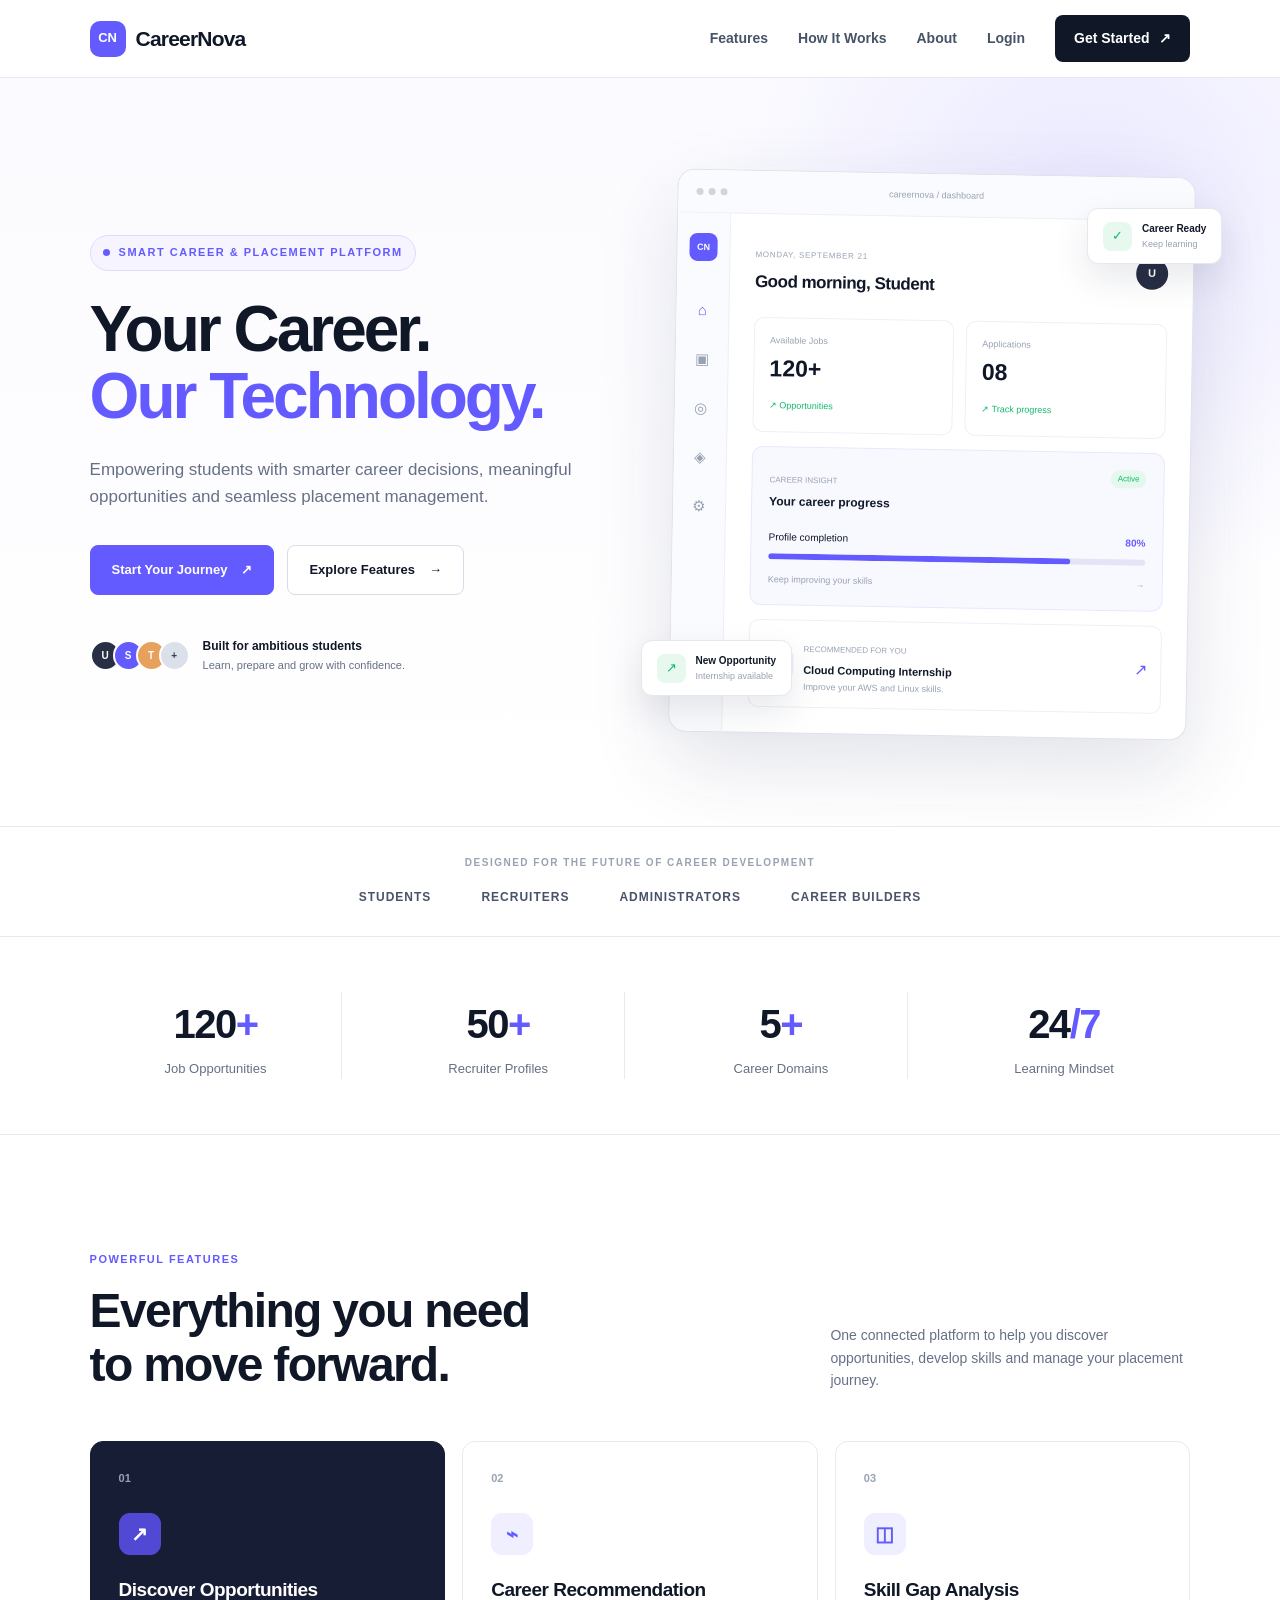
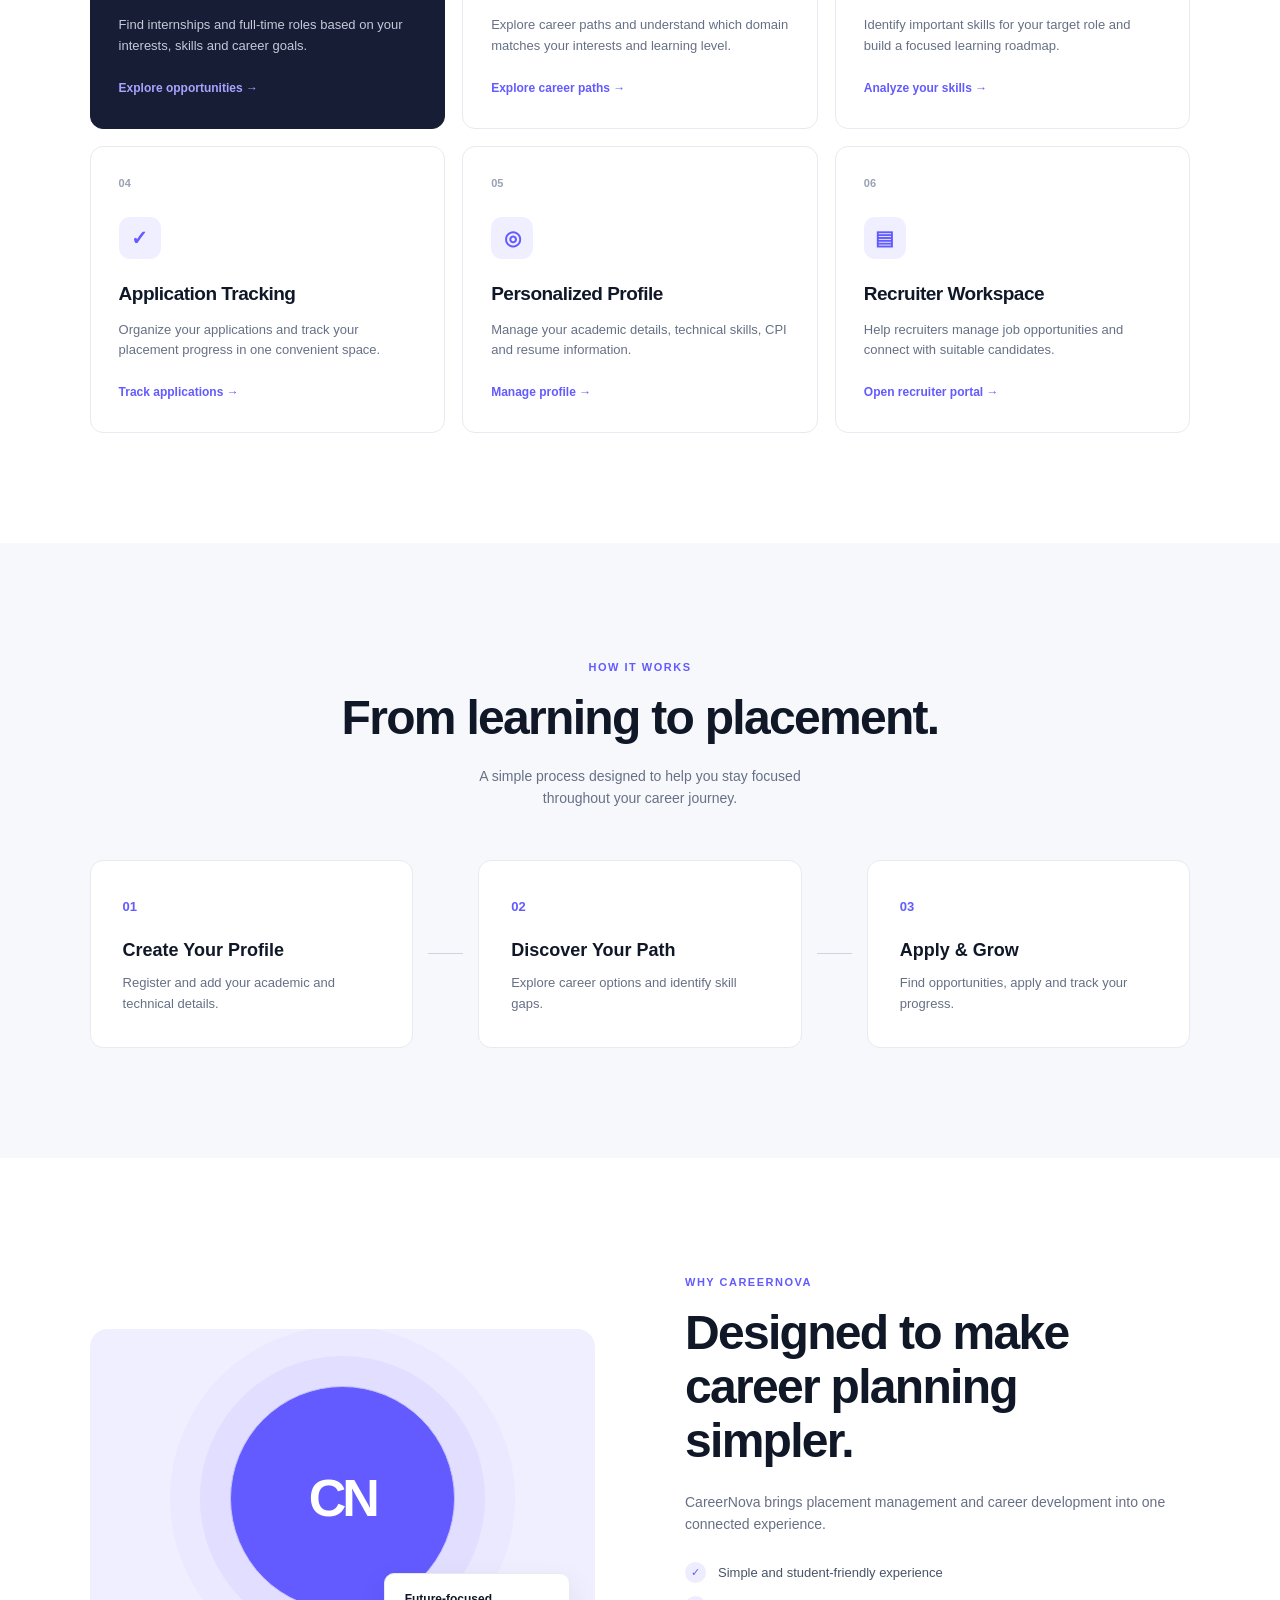
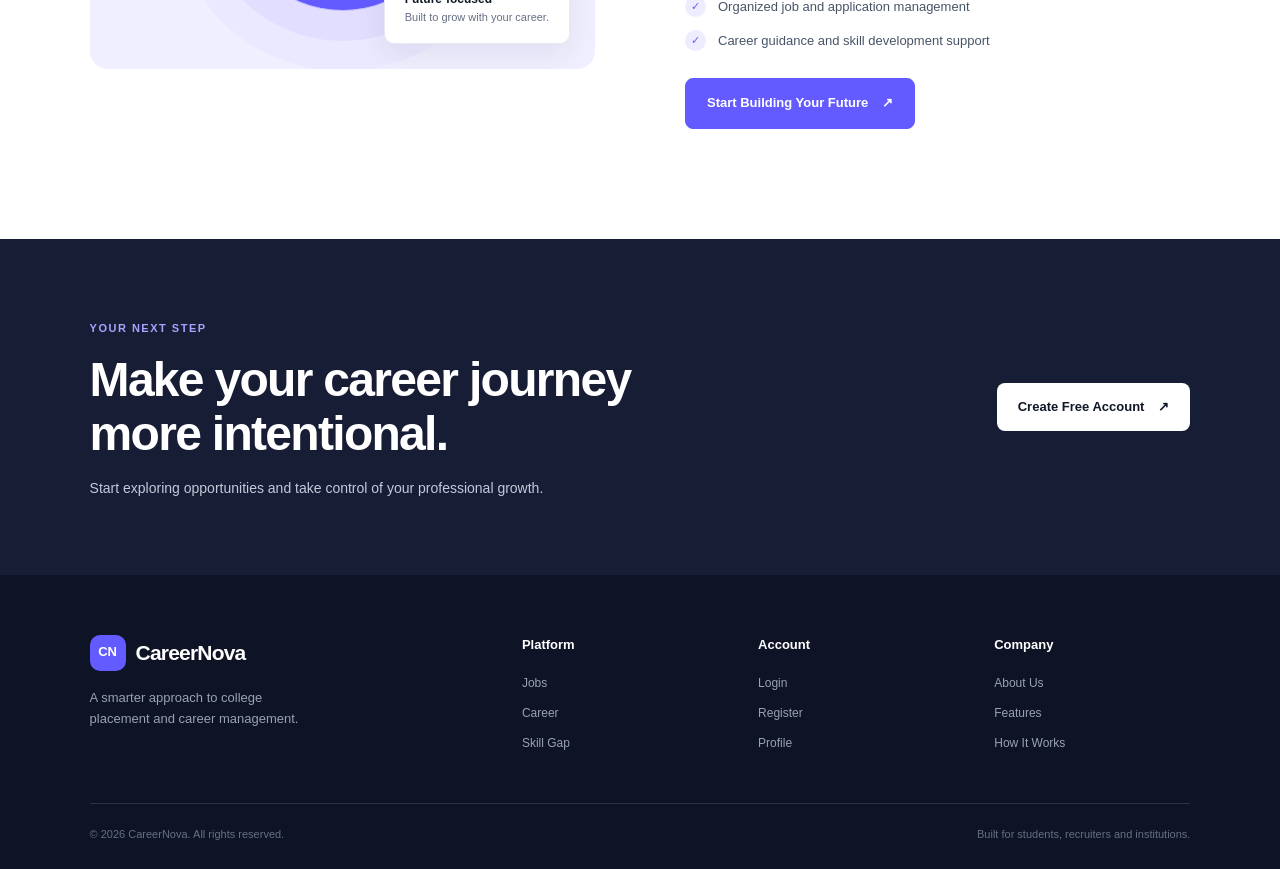
==== index.html @ 07f44eac "Add authentication pages" ====
<!DOCTYPE html>
<html lang="en">
<head>
    <meta charset="UTF-8">
    <meta name="viewport" content="width=device-width, initial-scale=1.0">
    <title>CareerNova | Smart Placement Platform</title>
    <link rel="stylesheet" href="style.css">
</head>
<body>

    <nav class="navbar">
        <a href="index.html" class="logo">
            <span>CN</span>
            CareerNova
        </a>

        <div class="nav-links">
            <a href="#features">Features</a>
            <a href="#process">How It Works</a>
            <a href="#about">About</a>
            <a href="login.html">Login</a>
            <a href="register.html" class="nav-cta">
                Get Started <span>↗</span>
            </a>
        </div>
    </nav>

    <main>

        <section class="hero">
            <div class="hero-content">
                <div class="eyebrow">
                    <span class="eyebrow-dot"></span>
                    Smart Career & Placement Platform
                </div>

                <h1>
                    Your Career.
                    <br>
                    <span>Our Technology.</span>
                </h1>

                <p>
                    Empowering students with smarter career decisions,
                    meaningful opportunities and seamless placement management.
                </p>

                <div class="hero-actions">
                    <a href="register.html" class="btn primary-btn">
                        Start Your Journey <span>↗</span>
                    </a>

                    <a href="#features" class="btn outline-btn">
                        Explore Features <span>→</span>
                    </a>
                </div>

                <div class="hero-trust">
                    <div class="avatar-stack">
                        <span>U</span>
                        <span>S</span>
                        <span>T</span>
                        <span>+</span>
                    </div>

                    <div>
                        <strong>Built for ambitious students</strong>
                        <p>Learn, prepare and grow with confidence.</p>
                    </div>
                </div>
            </div>

            <div class="hero-dashboard">
                <div class="dashboard-window">
                    <div class="window-top">
                        <div class="window-dots">
                            <span></span>
                            <span></span>
                            <span></span>
                        </div>

                        <p>careernova / dashboard</p>
                    </div>

                    <div class="dashboard-body">
                        <div class="dashboard-sidebar">
                            <div class="mini-brand">CN</div>
                            <span class="active-icon">⌂</span>
                            <span>▣</span>
                            <span>◎</span>
                            <span>◈</span>
                            <span>⚙</span>
                        </div>

                        <div class="dashboard-main">
                            <div class="dashboard-heading">
                                <div>
                                    <small>MONDAY, SEPTEMBER 21</small>
                                    <h3>Good morning, Student</h3>
                                </div>

                                <div class="profile-circle">U</div>
                            </div>

                            <div class="mini-stats">
                                <div>
                                    <small>Available Jobs</small>
                                    <strong>120+</strong>
                                    <span>↗ Opportunities</span>
                                </div>

                                <div>
                                    <small>Applications</small>
                                    <strong>08</strong>
                                    <span>↗ Track progress</span>
                                </div>
                            </div>

                            <div class="career-widget">
                                <div class="widget-heading">
                                    <div>
                                        <small>CAREER INSIGHT</small>
                                        <h4>Your career progress</h4>
                                    </div>

                                    <span class="widget-badge">Active</span>
                                </div>

                                <div class="progress-info">
                                    <span>Profile completion</span>
                                    <strong>80%</strong>
                                </div>

                                <div class="progress-track">
                                    <div></div>
                                </div>

                                <div class="widget-bottom">
                                    <span>Keep improving your skills</span>
                                    <span>→</span>
                                </div>
                            </div>

                            <div class="recommendation">
                                <div class="recommendation-icon">✦</div>

                                <div>
                                    <small>RECOMMENDED FOR YOU</small>
                                    <h4>Cloud Computing Internship</h4>
                                    <p>Improve your AWS and Linux skills.</p>
                                </div>

                                <span>↗</span>
                            </div>
                        </div>
                    </div>
                </div>

                <div class="floating-card floating-top">
                    <span>✓</span>
                    <div>
                        <strong>Career Ready</strong>
                        <small>Keep learning</small>
                    </div>
                </div>

                <div class="floating-card floating-bottom">
                    <span>↗</span>
                    <div>
                        <strong>New Opportunity</strong>
                        <small>Internship available</small>
                    </div>
                </div>
            </div>
        </section>

        <section class="brand-strip">
            <p>DESIGNED FOR THE FUTURE OF CAREER DEVELOPMENT</p>

            <div class="brand-items">
                <span>STUDENTS</span>
                <span>RECRUITERS</span>
                <span>ADMINISTRATORS</span>
                <span>CAREER BUILDERS</span>
            </div>
        </section>

        <section class="stats-section">
            <div class="stat-item">
                <h2>120<span>+</span></h2>
                <p>Job Opportunities</p>
            </div>

            <div class="stat-item">
                <h2>50<span>+</span></h2>
                <p>Recruiter Profiles</p>
            </div>

            <div class="stat-item">
                <h2>5<span>+</span></h2>
                <p>Career Domains</p>
            </div>

            <div class="stat-item">
                <h2>24<span>/7</span></h2>
                <p>Learning Mindset</p>
            </div>
        </section>

        <section class="features-section" id="features">
            <div class="section-header">
                <div>
                    <span class="section-tag">POWERFUL FEATURES</span>
                    <h2>Everything you need<br>to move forward.</h2>
                </div>

                <p>
                    One connected platform to help you discover opportunities,
                    develop skills and manage your placement journey.
                </p>
            </div>

            <div class="features-grid">

                <article class="feature-card featured-card">
                    <div class="card-number">01</div>
                    <div class="feature-symbol">↗</div>
                    <h3>Discover Opportunities</h3>
                    <p>
                        Find internships and full-time roles based on your
                        interests, skills and career goals.
                    </p>
                    <a href="jobs.html">Explore opportunities →</a>
                </article>

                <article class="feature-card">
                    <div class="card-number">02</div>
                    <div class="feature-symbol">⌁</div>
                    <h3>Career Recommendation</h3>
                    <p>
                        Explore career paths and understand which domain
                        matches your interests and learning level.
                    </p>
                    <a href="career.html">Explore career paths →</a>
                </article>

                <article class="feature-card">
                    <div class="card-number">03</div>
                    <div class="feature-symbol">◫</div>
                    <h3>Skill Gap Analysis</h3>
                    <p>
                        Identify important skills for your target role and
                        build a focused learning roadmap.
                    </p>
                    <a href="skillgap.html">Analyze your skills →</a>
                </article>

                <article class="feature-card">
                    <div class="card-number">04</div>
                    <div class="feature-symbol">✓</div>
                    <h3>Application Tracking</h3>
                    <p>
                        Organize your applications and track your placement
                        progress in one convenient space.
                    </p>
                    <a href="applications.html">Track applications →</a>
                </article>

                <article class="feature-card">
                    <div class="card-number">05</div>
                    <div class="feature-symbol">◎</div>
                    <h3>Personalized Profile</h3>
                    <p>
                        Manage your academic details, technical skills,
                        CPI and resume information.
                    </p>
                    <a href="profile.html">Manage profile →</a>
                </article>

                <article class="feature-card">
                    <div class="card-number">06</div>
                    <div class="feature-symbol">▤</div>
                    <h3>Recruiter Workspace</h3>
                    <p>
                        Help recruiters manage job opportunities and
                        connect with suitable candidates.
                    </p>
                    <a href="recruiter.html">Open recruiter portal →</a>
                </article>

            </div>
        </section>

        <section class="process-section" id="process">
            <div class="section-header centered-header">
                <span class="section-tag">HOW IT WORKS</span>
                <h2>From learning to placement.</h2>
                <p>
                    A simple process designed to help you stay focused
                    throughout your career journey.
                </p>
            </div>

            <div class="process-grid">
                <div class="process-item">
                    <span>01</span>
                    <h3>Create Your Profile</h3>
                    <p>Register and add your academic and technical details.</p>
                </div>

                <div class="process-line"></div>

                <div class="process-item">
                    <span>02</span>
                    <h3>Discover Your Path</h3>
                    <p>Explore career options and identify skill gaps.</p>
                </div>

                <div class="process-line"></div>

                <div class="process-item">
                    <span>03</span>
                    <h3>Apply & Grow</h3>
                    <p>Find opportunities, apply and track your progress.</p>
                </div>
            </div>
        </section>

        <section class="about-section" id="about">
            <div class="about-visual">
                <div class="about-circle">
                    <span>CN</span>
                </div>

                <div class="about-small-card">
                    <strong>Future-focused</strong>
                    <p>Built to grow with your career.</p>
                </div>
            </div>

            <div class="about-content">
                <span class="section-tag">WHY CAREERNOVA</span>

                <h2>Designed to make career planning simpler.</h2>

                <p>
                    CareerNova brings placement management and career
                    development into one connected experience.
                </p>

                <div class="about-points">
                    <div>
                        <span>✓</span>
                        <p>Simple and student-friendly experience</p>
                    </div>

                    <div>
                        <span>✓</span>
                        <p>Organized job and application management</p>
                    </div>

                    <div>
                        <span>✓</span>
                        <p>Career guidance and skill development support</p>
                    </div>
                </div>

                <a href="register.html" class="btn primary-btn">
                    Start Building Your Future <span>↗</span>
                </a>
            </div>
        </section>

        <section class="cta-section">
            <div>
                <span class="section-tag">YOUR NEXT STEP</span>
                <h2>Make your career journey<br>more intentional.</h2>
                <p>
                    Start exploring opportunities and take control of your
                    professional growth.
                </p>
            </div>

            <a href="register.html" class="btn light-btn">
                Create Free Account <span>↗</span>
            </a>
        </section>

    </main>

    <footer>
        <div class="footer-main">
            <div class="footer-brand">
                <a href="index.html" class="logo">
                    <span>CN</span>
                    CareerNova
                </a>

                <p>
                    A smarter approach to college placement
                    and career management.
                </p>
            </div>

            <div class="footer-column">
                <h4>Platform</h4>
                <a href="jobs.html">Jobs</a>
                <a href="career.html">Career</a>
                <a href="skillgap.html">Skill Gap</a>
            </div>

            <div class="footer-column">
                <h4>Account</h4>
                <a href="login.html">Login</a>
                <a href="register.html">Register</a>
                <a href="profile.html">Profile</a>
            </div>

            <div class="footer-column">
                <h4>Company</h4>
                <a href="#about">About Us</a>
                <a href="#features">Features</a>
                <a href="#process">How It Works</a>
            </div>
        </div>

        <div class="footer-bottom">
            <p>© 2026 CareerNova. All rights reserved.</p>
            <p>Built for students, recruiters and institutions.</p>
        </div>
    </footer>

    <script src="script.js"></script>
</body>
</html>
---- style.css ----
:root {
    --primary: #635bff;
    --primary-dark: #4b44d8;
    --dark: #101828;
    --muted: #667085;
    --border: #e7eaf0;
    --surface: #f7f8fc;
    --white: #ffffff;
}

* {
    margin: 0;
    padding: 0;
    box-sizing: border-box;
}

html {
    scroll-behavior: smooth;
}

body {
    font-family: Arial, Helvetica, sans-serif;
    color: var(--dark);
    background: var(--white);
    line-height: 1.6;
}

a {
    color: inherit;
    text-decoration: none;
}

.navbar {
    width: 100%;
    min-height: 78px;
    padding: 0 7%;
    display: flex;
    align-items: center;
    justify-content: space-between;
    background: rgba(255, 255, 255, 0.96);
    border-bottom: 1px solid var(--border);
    position: sticky;
    top: 0;
    z-index: 100;
}

.logo {
    display: flex;
    align-items: center;
    gap: 10px;
    font-size: 21px;
    font-weight: 800;
    letter-spacing: -0.8px;
}

.logo span {
    width: 36px;
    height: 36px;
    display: grid;
    place-items: center;
    border-radius: 10px;
    color: white;
    background: var(--primary);
    font-size: 13px;
    letter-spacing: 0;
}

.nav-links {
    display: flex;
    align-items: center;
    gap: 30px;
}

.nav-links a {
    font-size: 14px;
    font-weight: 600;
    color: #475467;
    transition: 0.3s;
}

.nav-links a:hover {
    color: var(--primary);
}

.nav-links .nav-cta {
    padding: 12px 19px;
    color: white;
    background: var(--dark);
    border-radius: 8px;
}

.nav-cta span {
    margin-left: 6px;
}

.hero {
    min-height: 650px;
    padding: 95px 7% 90px;
    display: grid;
    grid-template-columns: 1fr 1fr;
    align-items: center;
    gap: 65px;
    background:
        radial-gradient(circle at 85% 20%, #e9e7ff 0, transparent 30%),
        linear-gradient(180deg, #fbfbff, #ffffff);
    overflow: hidden;
}

.hero-content {
    max-width: 590px;
}

.eyebrow,
.section-tag {
    color: var(--primary);
    font-size: 11px;
    font-weight: 800;
    letter-spacing: 1.5px;
    text-transform: uppercase;
}

.eyebrow {
    display: inline-flex;
    align-items: center;
    gap: 9px;
    padding: 8px 12px;
    border: 1px solid #dedbff;
    border-radius: 100px;
    background: #f5f4ff;
}

.eyebrow-dot {
    width: 7px;
    height: 7px;
    background: #635bff;
    border-radius: 50%;
}

.hero h1 {
    margin-top: 25px;
    font-size: clamp(42px, 5vw, 70px);
    line-height: 1.06;
    letter-spacing: -3px;
    font-weight: 800;
}

.hero h1 span {
    color: var(--primary);
}

.hero-content > p {
    max-width: 500px;
    margin-top: 25px;
    color: var(--muted);
    font-size: 17px;
}

.hero-actions {
    display: flex;
    flex-wrap: wrap;
    gap: 13px;
    margin-top: 34px;
}

.btn {
    display: inline-flex;
    align-items: center;
    justify-content: center;
    gap: 14px;
    padding: 14px 21px;
    border-radius: 8px;
    font-size: 13px;
    font-weight: 700;
    transition: 0.3s;
}

.primary-btn {
    color: white;
    background: var(--primary);
    border: 1px solid var(--primary);
}

.primary-btn:hover {
    background: var(--primary-dark);
    transform: translateY(-2px);
}

.outline-btn {
    color: var(--dark);
    border: 1px solid #d8dce5;
    background: white;
}

.outline-btn:hover {
    border-color: var(--primary);
    color: var(--primary);
}

.hero-trust {
    display: flex;
    align-items: center;
    gap: 13px;
    margin-top: 42px;
}

.avatar-stack {
    display: flex;
    padding-left: 8px;
}

.avatar-stack span {
    width: 31px;
    height: 31px;
    display: grid;
    place-items: center;
    margin-left: -8px;
    border: 2px solid white;
    border-radius: 50%;
    color: white;
    background: #292f45;
    font-size: 10px;
    font-weight: 700;
}

.avatar-stack span:nth-child(2) {
    background: #635bff;
}

.avatar-stack span:nth-child(3) {
    background: #e8a05d;
}

.avatar-stack span:nth-child(4) {
    background: #dce0ea;
    color: #344054;
}

.hero-trust strong {
    display: block;
    font-size: 12px;
}

.hero-trust p {
    color: var(--muted);
    font-size: 11px;
}

.hero-dashboard {
    position: relative;
    min-width: 0;
}

.dashboard-window {
    position: relative;
    border: 1px solid #dfe2ed;
    border-radius: 17px;
    background: white;
    box-shadow: 0 30px 80px rgba(42, 43, 89, 0.13);
    overflow: hidden;
    transform: rotate(1deg);
}

.window-top {
    display: flex;
    align-items: center;
    justify-content: center;
    height: 43px;
    border-bottom: 1px solid #edf0f5;
    background: #fafbfe;
}

.window-top p {
    font-size: 9px;
    color: #98a2b3;
}

.window-dots {
    position: absolute;
    left: 18px;
    display: flex;
    gap: 5px;
}

.window-dots span {
    width: 7px;
    height: 7px;
    border-radius: 50%;
    background: #d0d5dd;
}

.dashboard-body {
    display: flex;
    min-height: 385px;
}

.dashboard-sidebar {
    width: 53px;
    padding: 20px 0;
    display: flex;
    align-items: center;
    flex-direction: column;
    gap: 25px;
    color: #98a2b3;
    background: #fafbfe;
    border-right: 1px solid #edf0f5;
    font-size: 15px;
}

.mini-brand {
    width: 28px;
    height: 28px;
    display: grid;
    place-items: center;
    margin-bottom: 12px;
    border-radius: 8px;
    color: white;
    background: var(--primary);
    font-size: 9px;
    font-weight: 800;
}

.active-icon {
    color: var(--primary);
}

.dashboard-main {
    flex: 1;
    min-width: 0;
    padding: 25px;
}

.dashboard-heading {
    display: flex;
    justify-content: space-between;
    align-items: center;
}

.dashboard-heading small {
    color: #98a2b3;
    font-size: 8px;
    letter-spacing: 0.7px;
}

.dashboard-heading h3 {
    margin-top: 3px;
    font-size: 17px;
    letter-spacing: -0.5px;
}

.profile-circle {
    width: 32px;
    height: 32px;
    display: grid;
    place-items: center;
    border-radius: 50%;
    color: white;
    background: #272d42;
    font-size: 11px;
    font-weight: 700;
}

.mini-stats {
    display: grid;
    grid-template-columns: 1fr 1fr;
    gap: 12px;
    margin-top: 22px;
}

.mini-stats > div {
    padding: 15px;
    border: 1px solid #edf0f5;
    border-radius: 10px;
}

.mini-stats small {
    display: block;
    color: #98a2b3;
    font-size: 9px;
}

.mini-stats strong {
    display: block;
    margin: 3px 0;
    font-size: 23px;
}

.mini-stats span {
    color: #12b76a;
    font-size: 9px;
}

.career-widget {
    margin-top: 14px;
    padding: 17px;
    border-radius: 11px;
    background: #f8f8ff;
    border: 1px solid #e9e7ff;
}

.widget-heading {
    display: flex;
    justify-content: space-between;
    gap: 10px;
}

.widget-heading small,
.recommendation small {
    color: #98a2b3;
    font-size: 8px;
}

.widget-heading h4 {
    margin-top: 3px;
    font-size: 12px;
}

.widget-badge {
    height: fit-content;
    padding: 3px 7px;
    border-radius: 20px;
    color: #12b76a;
    background: #e5f8ed;
    font-size: 8px;
}

.progress-info {
    display: flex;
    justify-content: space-between;
    margin-top: 18px;
    font-size: 10px;
}

.progress-info strong {
    color: var(--primary);
}

.progress-track {
    height: 6px;
    margin-top: 8px;
    border-radius: 10px;
    background: #e4e4f5;
    overflow: hidden;
}

.progress-track div {
    width: 80%;
    height: 100%;
    border-radius: inherit;
    background: var(--primary);
}

.widget-bottom {
    display: flex;
    justify-content: space-between;
    margin-top: 13px;
    color: #98a2b3;
    font-size: 9px;
}

.recommendation {
    display: flex;
    align-items: center;
    gap: 10px;
    margin-top: 14px;
    padding: 13px;
    border: 1px solid #edf0f5;
    border-radius: 10px;
}

.recommendation-icon {
    width: 31px;
    height: 31px;
    display: grid;
    place-items: center;
    border-radius: 8px;
    color: var(--primary);
    background: #eeedff;
}

.recommendation h4 {
    margin-top: 3px;
    font-size: 11px;
}

.recommendation p {
    color: #98a2b3;
    font-size: 9px;
}

.recommendation > span {
    margin-left: auto;
    color: var(--primary);
}

.floating-card {
    position: absolute;
    display: flex;
    align-items: center;
    gap: 10px;
    padding: 12px 15px;
    border: 1px solid #e6e8f0;
    border-radius: 11px;
    background: white;
    box-shadow: 0 15px 35px rgba(31, 35, 69, 0.1);
}

.floating-card > span {
    width: 29px;
    height: 29px;
    display: grid;
    place-items: center;
    border-radius: 8px;
    color: #12b76a;
    background: #e7f8ee;
    font-size: 13px;
}

.floating-card strong,
.floating-card small {
    display: block;
}

.floating-card strong {
    font-size: 10px;
}

.floating-card small {
    color: #98a2b3;
    font-size: 9px;
}

.floating-top {
    top: 35px;
    right: -32px;
}

.floating-bottom {
    bottom: 40px;
    left: -32px;
}

.brand-strip {
    padding: 28px 7%;
    border-top: 1px solid var(--border);
    border-bottom: 1px solid var(--border);
    text-align: center;
}

.brand-strip p {
    color: #98a2b3;
    font-size: 10px;
    font-weight: 700;
    letter-spacing: 1.5px;
}

.brand-items {
    display: flex;
    justify-content: center;
    flex-wrap: wrap;
    gap: 50px;
    margin-top: 17px;
    color: #475467;
    font-size: 12px;
    font-weight: 800;
    letter-spacing: 1px;
}

.stats-section {
    display: grid;
    grid-template-columns: repeat(4, 1fr);
    padding: 55px 7%;
    gap: 30px;
    border-bottom: 1px solid var(--border);
}

.stat-item {
    text-align: center;
    border-right: 1px solid var(--border);
}

.stat-item:last-child {
    border-right: 0;
}

.stat-item h2 {
    font-size: 40px;
    letter-spacing: -1.5px;
}

.stat-item h2 span {
    color: var(--primary);
}

.stat-item p {
    margin-top: 3px;
    color: var(--muted);
    font-size: 13px;
}

.features-section,
.process-section {
    padding: 110px 7%;
}

.section-header {
    display: flex;
    align-items: end;
    justify-content: space-between;
    gap: 40px;
    margin-bottom: 50px;
}

.section-header h2,
.about-content h2,
.cta-section h2 {
    margin-top: 13px;
    font-size: clamp(32px, 4vw, 48px);
    line-height: 1.12;
    letter-spacing: -1.7px;
}

.section-header > p {
    max-width: 360px;
    color: var(--muted);
    font-size: 14px;
}

.features-grid {
    display: grid;
    grid-template-columns: repeat(3, 1fr);
    gap: 17px;
}

.feature-card {
    position: relative;
    min-height: 285px;
    padding: 28px;
    border: 1px solid var(--border);
    border-radius: 13px;
    background: white;
    transition: 0.3s;
}

.feature-card:hover {
    transform: translateY(-6px);
    border-color: #c8c4ff;
    box-shadow: 0 18px 45px rgba(40, 43, 85, 0.08);
}

.featured-card {
    background: #171d35;
    color: white;
    border-color: #171d35;
}

.card-number {
    color: #98a2b3;
    font-size: 11px;
    font-weight: 700;
}

.feature-symbol {
    width: 42px;
    height: 42px;
    display: grid;
    place-items: center;
    margin-top: 25px;
    border-radius: 11px;
    color: var(--primary);
    background: #f0efff;
    font-size: 20px;
    font-weight: 700;
}

.featured-card .feature-symbol {
    color: white;
    background: #5149d4;
}

.feature-card h3 {
    margin-top: 20px;
    font-size: 19px;
    letter-spacing: -0.5px;
}

.feature-card p {
    margin-top: 10px;
    color: var(--muted);
    font-size: 13px;
}

.featured-card p {
    color: #c5c9da;
}

.feature-card a {
    display: inline-block;
    margin-top: 22px;
    color: var(--primary);
    font-size: 12px;
    font-weight: 700;
}

.featured-card a {
    color: #a8a3ff;
}

.process-section {
    background: var(--surface);
}

.centered-header {
    display: block;
    text-align: center;
}

.centered-header > p {
    margin: 20px auto 0;
}

.process-grid {
    display: grid;
    grid-template-columns: 1fr 35px 1fr 35px 1fr;
    align-items: center;
    gap: 15px;
}

.process-item {
    padding: 32px;
    border: 1px solid var(--border);
    border-radius: 13px;
    background: white;
}

.process-item > span {
    color: var(--primary);
    font-size: 13px;
    font-weight: 800;
}

.process-item h3 {
    margin-top: 18px;
    font-size: 18px;
}

.process-item p {
    margin-top: 8px;
    color: var(--muted);
    font-size: 13px;
}

.process-line {
    height: 1px;
    background: #cfd3df;
}

.about-section {
    display: grid;
    grid-template-columns: 1fr 1fr;
    align-items: center;
    gap: 90px;
    padding: 110px 7%;
}

.about-visual {
    position: relative;
    min-height: 340px;
    display: grid;
    place-items: center;
    border-radius: 18px;
    background: #f0efff;
    overflow: hidden;
}

.about-circle {
    width: 225px;
    height: 225px;
    display: grid;
    place-items: center;
    border: 1px solid #c4c0ff;
    border-radius: 50%;
    background: var(--primary);
    box-shadow: 0 0 0 30px rgba(99, 91, 255, 0.08), 0 0 0 60px rgba(99, 91, 255, 0.04);
}

.about-circle span {
    color: white;
    font-size: 52px;
    font-weight: 800;
    letter-spacing: -4px;
}

.about-small-card {
    position: absolute;
    right: 25px;
    bottom: 25px;
    padding: 16px 20px;
    border: 1px solid var(--border);
    border-radius: 10px;
    background: white;
    box-shadow: 0 10px 30px rgba(31, 35, 69, 0.08);
}

.about-small-card strong {
    display: block;
    font-size: 12px;
}

.about-small-card p {
    color: var(--muted);
    font-size: 11px;
}

.about-content > p {
    margin-top: 23px;
    color: var(--muted);
    font-size: 14px;
}

.about-points {
    margin: 27px 0;
}

.about-points div {
    display: flex;
    align-items: center;
    gap: 12px;
    margin-bottom: 13px;
}

.about-points span {
    width: 21px;
    height: 21px;
    display: grid;
    place-items: center;
    border-radius: 50%;
    color: var(--primary);
    background: #eeedff;
    font-size: 11px;
}

.about-points p {
    color: #475467;
    font-size: 13px;
}

.cta-section {
    display: flex;
    justify-content: space-between;
    align-items: center;
    gap: 35px;
    padding: 75px 7%;
    color: white;
    background: #171d35;
}

.cta-section h2 {
    font-size: clamp(30px, 4vw, 48px);
}

.cta-section .section-tag {
    color: #a8a3ff;
}

.cta-section p {
    max-width: 480px;
    margin-top: 17px;
    color: #c5c9da;
    font-size: 14px;
}

.light-btn {
    flex-shrink: 0;
    color: var(--dark);
    background: white;
}

.light-btn:hover {
    background: #eae8ff;
    transform: translateY(-2px);
}

footer {
    padding: 60px 7% 25px;
    background: #0e1326;
    color: white;
}

.footer-main {
    display: grid;
    grid-template-columns: 2fr 1fr 1fr 1fr;
    gap: 40px;
    padding-bottom: 50px;
}

.footer-brand p {
    max-width: 230px;
    margin-top: 17px;
    color: #98a2b3;
    font-size: 13px;
}

.footer-column {
    display: flex;
    flex-direction: column;
    gap: 11px;
}

.footer-column h4 {
    margin-bottom: 7px;
    font-size: 13px;
}

.footer-column a {
    color: #98a2b3;
    font-size: 12px;
}

.footer-column a:hover {
    color: white;
}

.footer-bottom {
    display: flex;
    justify-content: space-between;
    gap: 20px;
    padding-top: 22px;
    border-top: 1px solid #293047;
    color: #667085;
    font-size: 11px;
}

@media (max-width: 1100px) {
    .navbar {
        padding: 0 4%;
    }

    .hero,
    .features-section,
    .process-section,
    .about-section,
    .cta-section,
    .stats-section {
        padding-left: 4%;
        padding-right: 4%;
    }

    .nav-links {
        gap: 15px;
    }

    .hero {
        gap: 35px;
    }

    .floating-top {
        right: -10px;
    }

    .floating-bottom {
        left: -10px;
    }
}

@media (max-width: 850px) {
    .nav-links a:not(.nav-cta) {
        display: none;
    }

    .hero {
        grid-template-columns: 1fr;
        padding-top: 65px;
    }

    .hero-content {
        max-width: 700px;
    }

    .hero-dashboard {
        max-width: 600px;
        width: 100%;
        margin: 20px auto 0;
    }

    .features-grid {
        grid-template-columns: repeat(2, 1fr);
    }

    .about-section {
        grid-template-columns: 1fr;
        gap: 40px;
    }

    .about-visual {
        min-height: 300px;
    }

    .process-grid {
        grid-template-columns: 1fr;
    }

    .process-line {
        display: none;
    }

    .footer-main {
        grid-template-columns: 2fr 1fr 1fr;
    }
}

@media (max-width: 600px) {
    .navbar {
        min-height: 68px;
    }

    .logo {
        font-size: 18px;
    }

    .hero {
        padding-top: 45px;
        padding-bottom: 60px;
    }

    .hero h1 {
        letter-spacing: -1.8px;
    }

    .hero-content > p {
        font-size: 15px;
    }

    .hero-actions {
        flex-direction: column;
        align-items: stretch;
    }

    .hero-trust {
        margin-top: 30px;
    }

    .dashboard-main {
        padding: 15px;
    }

    .dashboard-sidebar {
        width: 35px;
        gap: 20px;
    }

    .dashboard-heading h3 {
        font-size: 13px;
    }

    .floating-card {
        display: none;
    }

    .brand-items {
        gap: 18px;
        font-size: 10px;
    }

    .stats-section {
        grid-template-columns: repeat(2, 1fr);
        gap: 25px 10px;
    }

    .stat-item {
        border-right: 0;
    }

    .stat-item h2 {
        font-size: 32px;
    }

    .features-section,
    .process-section,
    .about-section {
        padding-top: 70px;
        padding-bottom: 70px;
    }

    .section-header {
        display: block;
        margin-bottom: 35px;
    }

    .section-header > p {
        margin-top: 20px;
    }

    .features-grid {
        grid-template-columns: 1fr;
    }

    .feature-card {
        min-height: auto;
    }

    .cta-section {
        display: block;
        padding-top: 55px;
        padding-bottom: 55px;
    }

    .cta-section .btn {
        margin-top: 28px;
    }

    .footer-main {
        grid-template-columns: 1fr 1fr;
        gap: 35px;
    }

    .footer-brand {
        grid-column: 1 / -1;
    }

    .footer-bottom {
        flex-direction: column;
    }
}
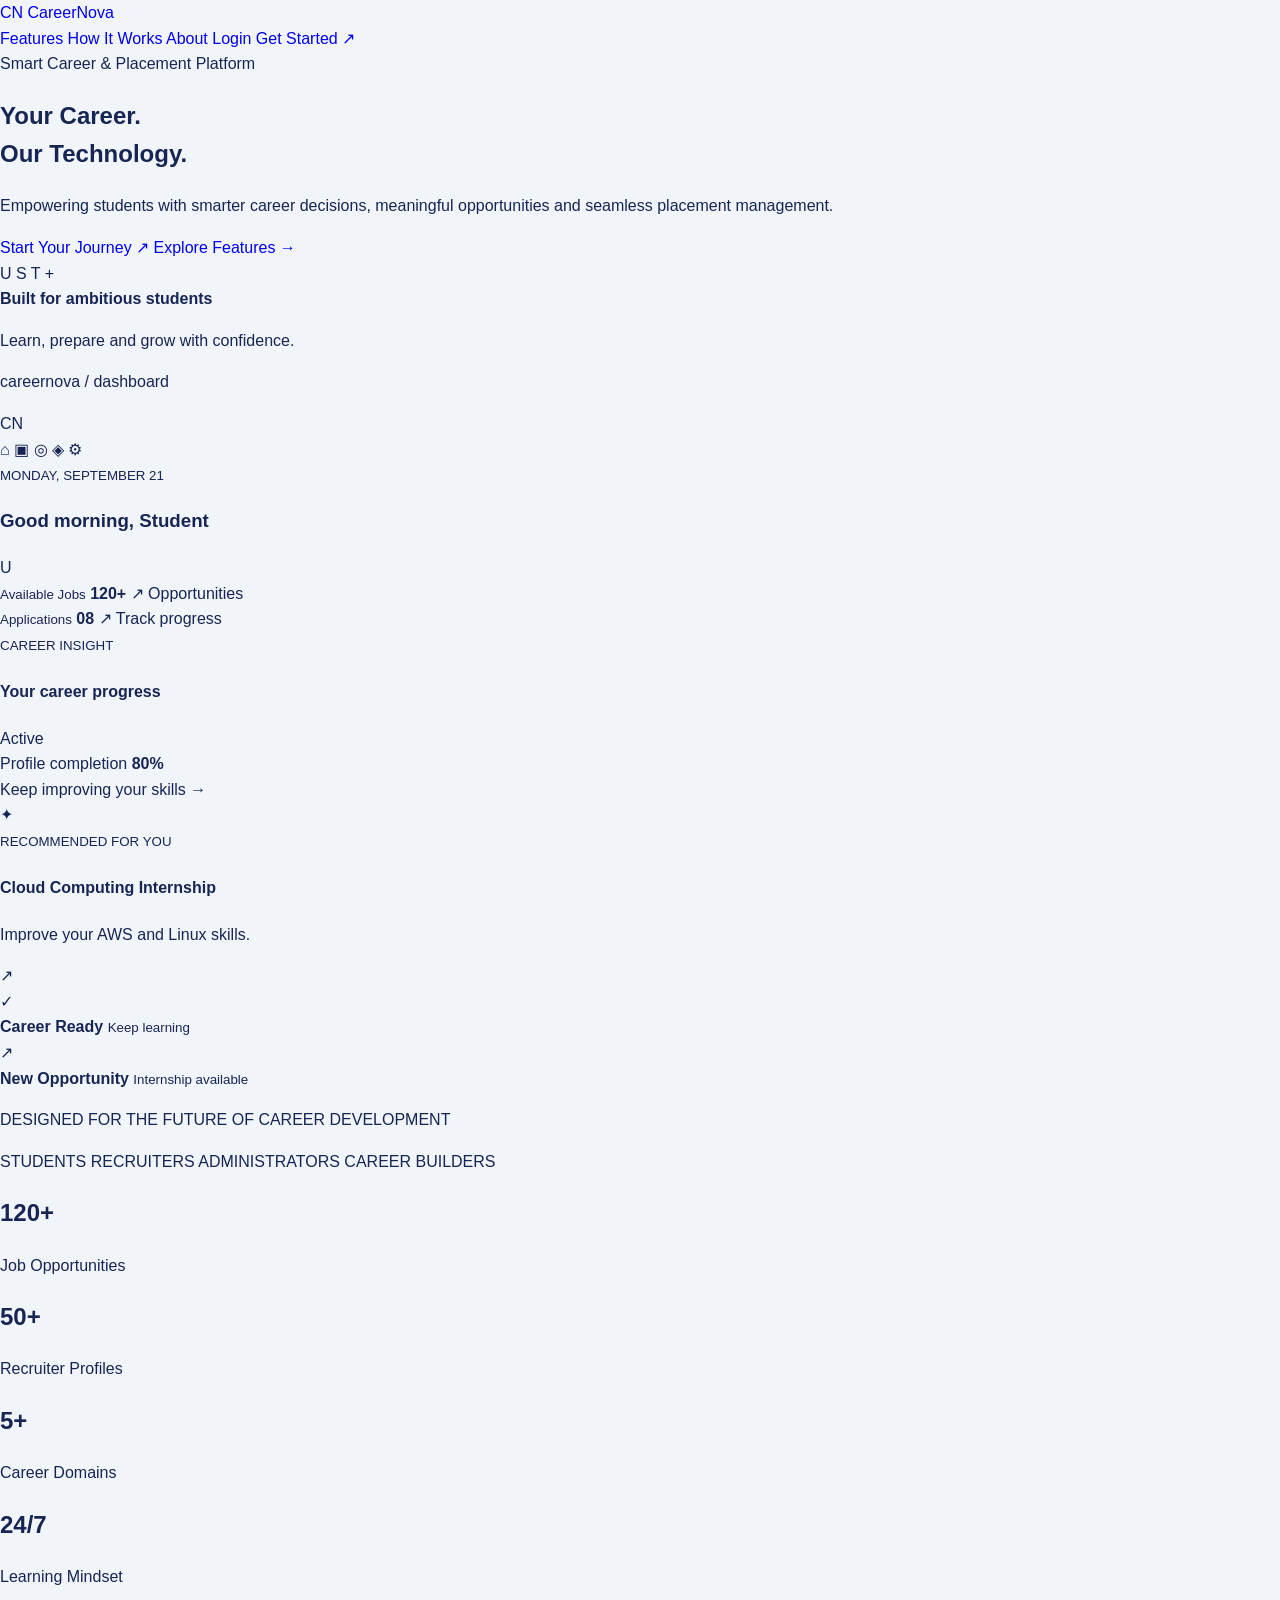
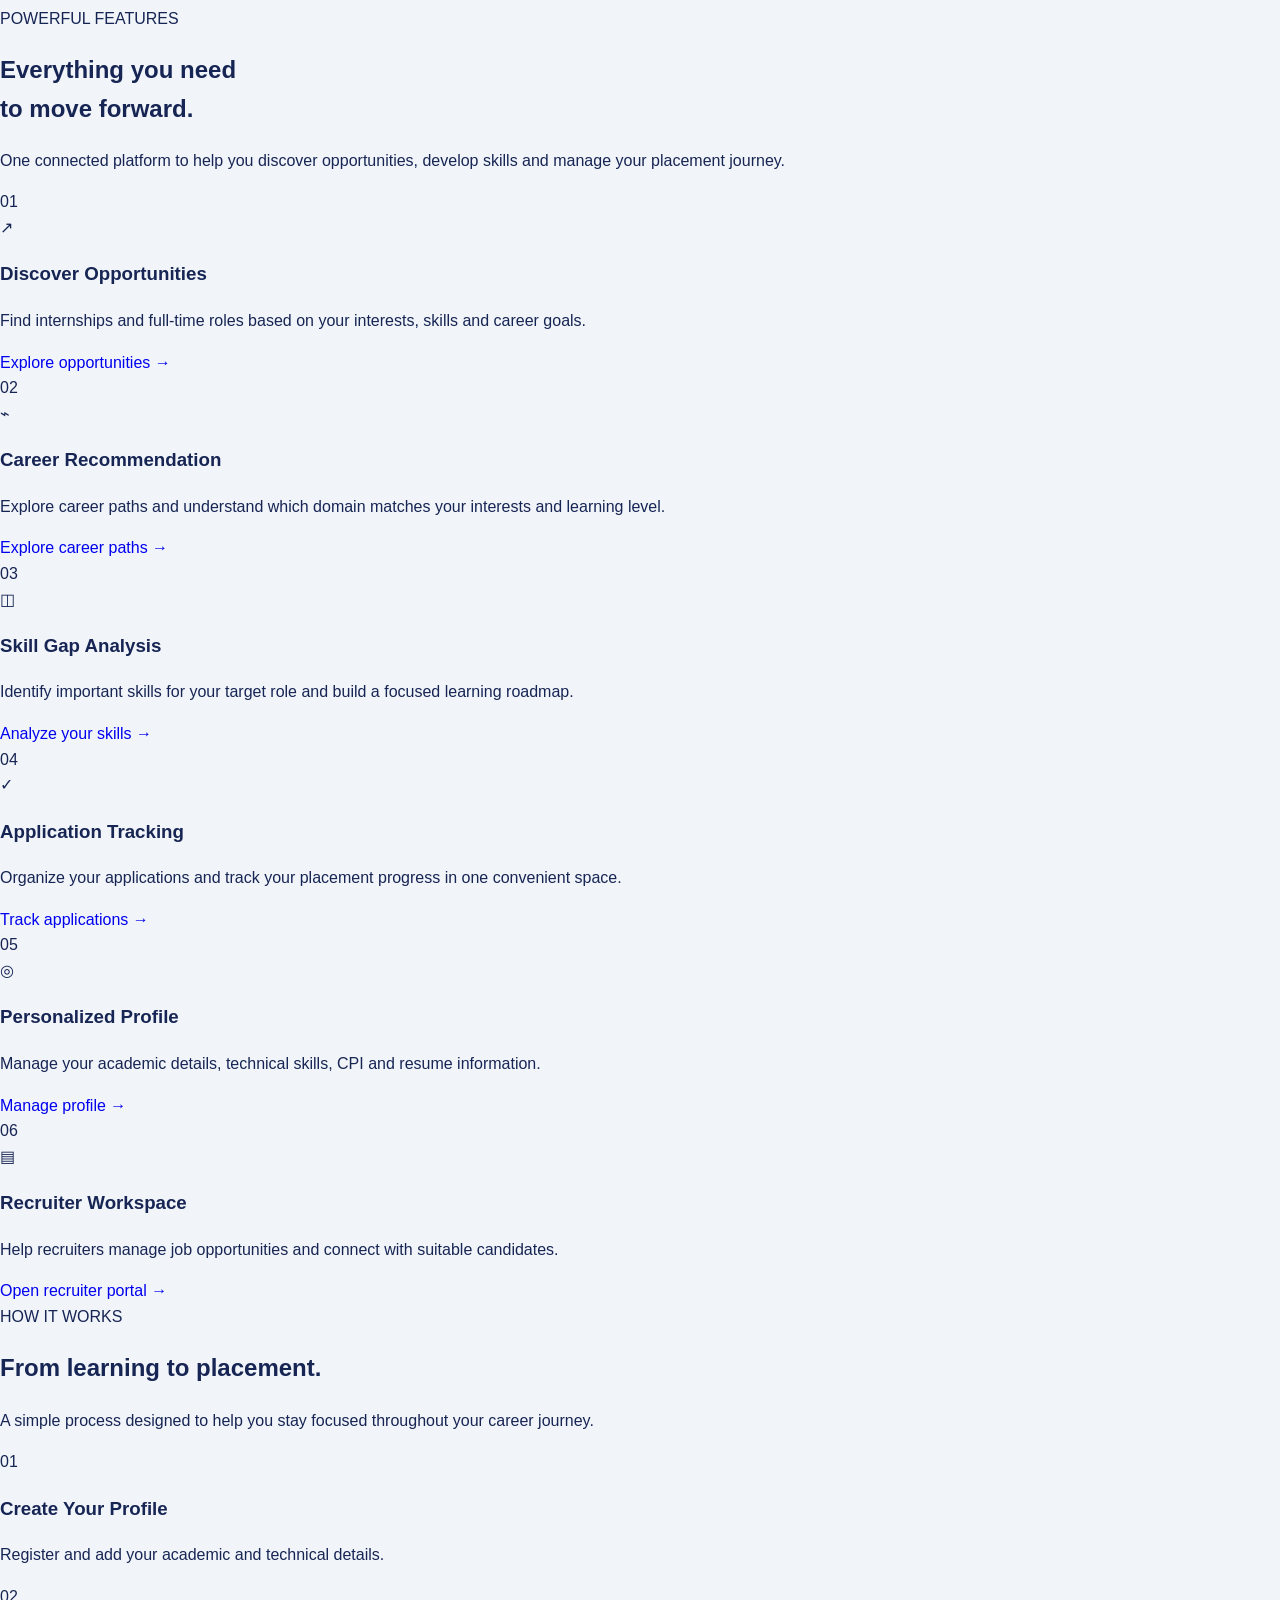
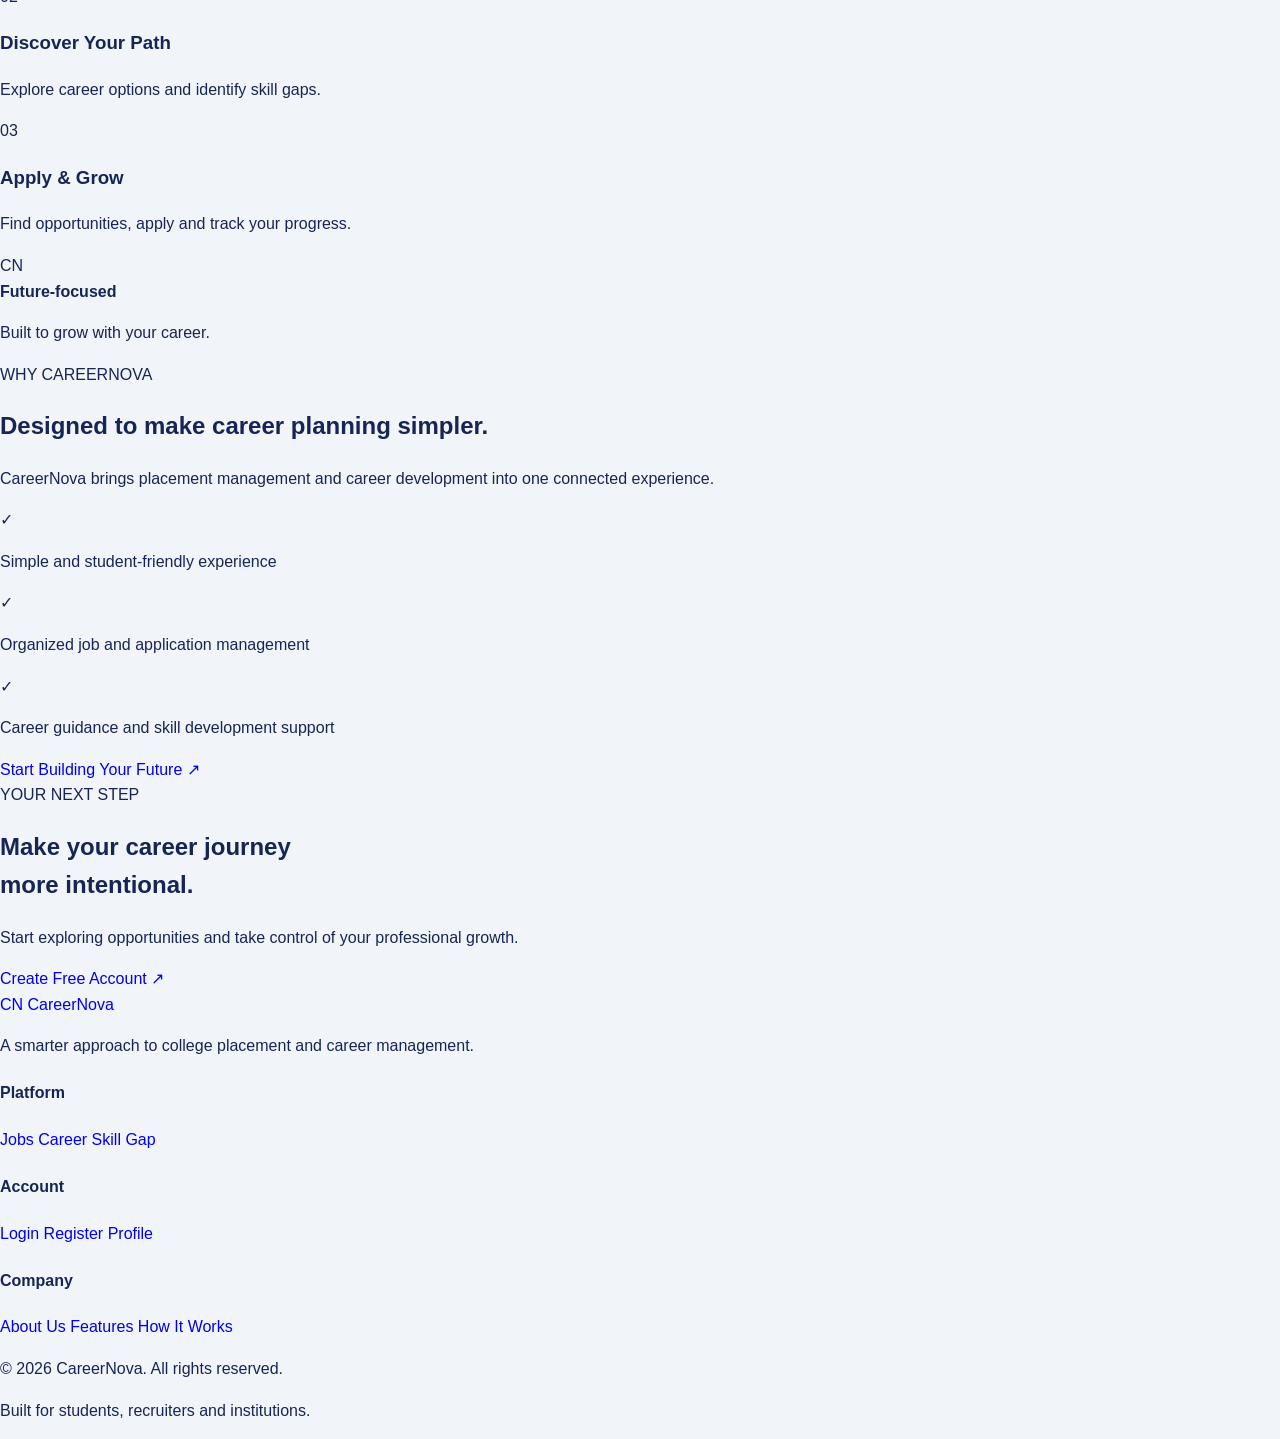
==== commit 2020b359: "Modification in JS" ====
--- a/index.html
+++ b/index.html
@@ -1,4 +1,3 @@
-
 <!DOCTYPE html>
 <html lang="en">
 <head>
@@ -432,5 +431,7 @@
     </footer>
 
     <script src="script.js"></script>
+    <script src="auth.js"></script>
+
 </body>
 </html>
--- a/style.css
+++ b/style.css
@@ -1,1124 +1,413 @@
 
 :root {
-    --primary: #635bff;
-    --primary-dark: #4b44d8;
-    --dark: #101828;
-    --muted: #667085;
-    --border: #e7eaf0;
-    --surface: #f7f8fc;
+    --primary: #2563eb;
+    --secondary: #7c3aed;
+    --background: #f1f5f9;
     --white: #ffffff;
+    --text: #172554;
+    --muted: #64748b;
+    --border: #e2e8f0;
 }
 
 * {
+    box-sizing: border-box;
+}
+
+body {
     margin: 0;
-    padding: 0;
-    box-sizing: border-box;
-}
-
-html {
-    scroll-behavior: smooth;
-}
-
-body {
-    font-family: Arial, Helvetica, sans-serif;
-    color: var(--dark);
-    background: var(--white);
+    font-family: "Segoe UI", Arial, sans-serif;
+    background: var(--background);
+    color: var(--text);
     line-height: 1.6;
 }
 
 a {
-    color: inherit;
     text-decoration: none;
-}
-
-.navbar {
-    width: 100%;
-    min-height: 78px;
-    padding: 0 7%;
+    transition: 0.3s;
+}
+
+button {
+    cursor: pointer;
+    font: inherit;
+    transition: 0.3s;
+}
+
+/* Navbar */
+
+.career-dashboard-navbar,
+.career-app-navbar,
+.profile-nav,
+.skill-nav {
+    background: linear-gradient(120deg, #0f172a, #1e3a8a);
+    color: white;
+    padding: 18px 5%;
     display: flex;
     align-items: center;
     justify-content: space-between;
-    background: rgba(255, 255, 255, 0.96);
-    border-bottom: 1px solid var(--border);
-    position: sticky;
-    top: 0;
-    z-index: 100;
-}
-
-.logo {
+    flex-wrap: wrap;
+    gap: 18px;
+    box-shadow: 0 5px 20px #0f172a20;
+}
+
+.career-dashboard-logo,
+.career-app-logo,
+.profile-logo,
+.skill-logo {
+    color: white;
+    font-size: 25px;
+    font-weight: 800;
+}
+
+.career-dashboard-nav,
+.career-app-nav,
+.profile-links,
+.skill-links {
+    display: flex;
+    gap: 22px;
+    flex-wrap: wrap;
+}
+
+.career-dashboard-nav a,
+.career-app-nav a,
+.profile-links a,
+.skill-links a {
+    color: #dbeafe;
+    font-weight: 500;
+}
+
+.career-dashboard-nav a:hover,
+.career-app-nav a:hover,
+.profile-links a:hover,
+.skill-links a:hover {
+    color: white;
+}
+
+/* Main containers */
+
+.career-dashboard-main,
+.career-app-container,
+.profile-container,
+.skill-container {
+    width: 92%;
+    max-width: 1200px;
+    margin: 35px auto;
+}
+
+/* Gradient Headers */
+
+.career-dashboard-header,
+.career-app-header,
+.profile-header,
+.skill-header {
+    padding: 38px;
+    border-radius: 22px;
+    margin-bottom: 28px;
+    color: white;
+    background: linear-gradient(120deg, #2563eb, #7c3aed);
+    box-shadow: 0 12px 30px #2563eb20;
+}
+
+.career-dashboard-header h1,
+.career-app-header h1,
+.profile-header h1,
+.skill-header h1 {
+    font-size: clamp(28px, 4vw, 42px);
+    line-height: 1.2;
+    margin: 8px 0 12px;
+}
+
+.career-dashboard-header p,
+.career-app-header p,
+.profile-header p,
+.skill-header p {
+    color: #e0e7ff;
+}
+
+/* Statistics cards */
+
+.career-dashboard-stats {
+    display: grid;
+    grid-template-columns: repeat(4, minmax(0, 1fr));
+    gap: 20px;
+    margin-bottom: 28px;
+}
+
+.career-dashboard-stat {
+    background: white;
+    padding: 24px;
+    border: 1px solid var(--border);
+    border-radius: 18px;
+    box-shadow: 0 8px 25px #1e40af0d;
+    transition: 0.3s;
+}
+
+.career-dashboard-stat:hover {
+    transform: translateY(-5px);
+    box-shadow: 0 15px 30px #1e40af18;
+}
+
+.career-dashboard-stat h2 {
+    font-size: 30px;
+    color: var(--primary);
+    margin: 10px 0 0;
+}
+
+/* Dashboard content */
+
+.career-dashboard-content {
+    display: grid;
+    grid-template-columns: repeat(2, minmax(0, 1fr));
+    gap: 24px;
+}
+
+.career-dashboard-card,
+.profile-card,
+.student-profile-card,
+.skill-card {
+    background: white;
+    padding: 25px;
+    border-radius: 18px;
+    border: 1px solid var(--border);
+    box-shadow: 0 8px 25px #1e40af0d;
+    transition: 0.3s;
+}
+
+.career-dashboard-card:hover,
+.profile-card:hover,
+.student-profile-card:hover,
+.skill-card:hover {
+    transform: translateY(-3px);
+}
+
+.career-dashboard-action {
     display: flex;
     align-items: center;
-    gap: 10px;
-    font-size: 21px;
-    font-weight: 800;
-    letter-spacing: -0.8px;
-}
-
-.logo span {
-    width: 36px;
-    height: 36px;
+    justify-content: space-between;
+    gap: 12px;
+    padding: 14px 16px;
+    margin: 12px 0;
+    border-radius: 12px;
+    background: #eff6ff;
+    color: #1d4ed8;
+    font-weight: 600;
+}
+
+.career-dashboard-action:hover {
+    background: #dbeafe;
+}
+
+/* Forms */
+
+.profile-form,
+.skill-form {
     display: grid;
-    place-items: center;
+    grid-template-columns: repeat(2, minmax(0, 1fr));
+    gap: 18px;
+}
+
+.profile-field {
+    display: flex;
+    flex-direction: column;
+    gap: 8px;
+}
+
+.profile-field.full-width,
+.profile-submit,
+.profile-message {
+    grid-column: 1 / -1;
+}
+
+.profile-field label,
+.skill-form label {
+    font-weight: 600;
+}
+
+.profile-field input,
+.profile-field textarea,
+.skill-form input,
+.skill-form select,
+.skill-form textarea,
+.career-app-filter select {
+    width: 100%;
+    padding: 13px 15px;
+    border: 1px solid #cbd5e1;
     border-radius: 10px;
-    color: white;
-    background: var(--primary);
-    font-size: 13px;
-    letter-spacing: 0;
-}
-
-.nav-links {
+    background: white;
+    outline: none;
+}
+
+.profile-field input:focus,
+.profile-field textarea:focus,
+.skill-form input:focus,
+.skill-form select:focus,
+.skill-form textarea:focus {
+    border-color: var(--primary);
+    box-shadow: 0 0 0 3px #2563eb20;
+}
+
+/* Buttons */
+
+.profile-submit,
+.skill-submit {
+    border: none;
+    padding: 13px 22px;
+    border-radius: 10px;
+    color: white;
+    background: linear-gradient(120deg, #2563eb, #7c3aed);
+    font-weight: 700;
+}
+
+.profile-submit:hover,
+.skill-submit:hover {
+    transform: translateY(-2px);
+    box-shadow: 0 8px 20px #2563eb35;
+}
+
+.career-dashboard-logout,
+.career-app-logout,
+.profile-logout,
+.skill-logout {
+    border: none;
+    border-radius: 10px;
+    padding: 10px 18px;
+    background: #ef4444;
+    color: white;
+    font-weight: 600;
+}
+
+.career-dashboard-logout:hover,
+.career-app-logout:hover,
+.profile-logout:hover,
+.skill-logout:hover {
+    background: #dc2626;
+}
+
+/* Applications */
+
+.career-app-filter {
     display: flex;
     align-items: center;
-    gap: 30px;
-}
-
-.nav-links a {
+    flex-wrap: wrap;
+    gap: 15px;
+    margin: 25px 0;
+}
+
+.career-applications-grid {
+    display: grid;
+    grid-template-columns: repeat(2, minmax(0, 1fr));
+    gap: 20px;
+}
+
+/* Footer */
+
+.career-dashboard-footer {
+    text-align: center;
+    color: var(--muted);
+    padding: 25px;
+}
+
+/* Responsive design */
+
+@media (max-width: 850px) {
+    .career-dashboard-stats {
+        grid-template-columns: repeat(2, minmax(0, 1fr));
+    }
+
+    .career-dashboard-content,
+    .career-applications-grid {
+        grid-template-columns: 1fr;
+    }
+}
+
+@media (max-width: 600px) {
+    .career-dashboard-navbar,
+    .career-app-navbar,
+    .profile-nav,
+    .skill-nav {
+        flex-direction: column;
+        align-items: flex-start;
+    }
+
+    .career-dashboard-header,
+    .career-app-header,
+    .profile-header,
+    .skill-header {
+        padding: 24px;
+    }
+
+    .career-dashboard-stats,
+    .profile-form {
+        grid-template-columns: 1fr;
+    }
+
+    .profile-field.full-width,
+    .profile-submit,
+    .profile-message {
+        grid-column: auto;
+    }
+}
+
+/* Application tracking cards */
+
+.career-application-card {
+    background: #ffffff;
+    border: 1px solid #e2e8f0;
+    border-radius: 16px;
+    padding: 24px;
+    margin-bottom: 16px;
+    box-shadow: 0 8px 24px rgba(30, 64, 175, 0.06);
+    transition: transform 0.2s, box-shadow 0.2s;
+}
+
+.career-application-card:hover {
+    transform: translateY(-3px);
+    box-shadow: 0 14px 30px rgba(30, 64, 175, 0.1);
+}
+
+.career-application-card h3 {
+    color: #172554;
+    margin: 0 0 14px;
+    font-size: 20px;
+}
+
+.career-application-card p {
+    color: #64748b;
     font-size: 14px;
-    font-weight: 600;
-    color: #475467;
-    transition: 0.3s;
-}
-
-.nav-links a:hover {
-    color: var(--primary);
-}
-
-.nav-links .nav-cta {
-    padding: 12px 19px;
-    color: white;
-    background: var(--dark);
-    border-radius: 8px;
-}
-
-.nav-cta span {
-    margin-left: 6px;
-}
-
-.hero {
-    min-height: 650px;
-    padding: 95px 7% 90px;
-    display: grid;
-    grid-template-columns: 1fr 1fr;
-    align-items: center;
-    gap: 65px;
-    background:
-        radial-gradient(circle at 85% 20%, #e9e7ff 0, transparent 30%),
-        linear-gradient(180deg, #fbfbff, #ffffff);
-    overflow: hidden;
-}
-
-.hero-content {
-    max-width: 590px;
-}
-
-.eyebrow,
-.section-tag {
-    color: var(--primary);
-    font-size: 11px;
-    font-weight: 800;
-    letter-spacing: 1.5px;
-    text-transform: uppercase;
-}
-
-.eyebrow {
-    display: inline-flex;
-    align-items: center;
-    gap: 9px;
-    padding: 8px 12px;
-    border: 1px solid #dedbff;
-    border-radius: 100px;
-    background: #f5f4ff;
-}
-
-.eyebrow-dot {
-    width: 7px;
-    height: 7px;
-    background: #635bff;
-    border-radius: 50%;
-}
-
-.hero h1 {
-    margin-top: 25px;
-    font-size: clamp(42px, 5vw, 70px);
-    line-height: 1.06;
-    letter-spacing: -3px;
-    font-weight: 800;
-}
-
-.hero h1 span {
-    color: var(--primary);
-}
-
-.hero-content > p {
-    max-width: 500px;
-    margin-top: 25px;
-    color: var(--muted);
-    font-size: 17px;
-}
-
-.hero-actions {
-    display: flex;
-    flex-wrap: wrap;
-    gap: 13px;
-    margin-top: 34px;
-}
-
-.btn {
-    display: inline-flex;
-    align-items: center;
-    justify-content: center;
-    gap: 14px;
-    padding: 14px 21px;
-    border-radius: 8px;
-    font-size: 13px;
-    font-weight: 700;
-    transition: 0.3s;
-}
-
-.primary-btn {
-    color: white;
-    background: var(--primary);
-    border: 1px solid var(--primary);
-}
-
-.primary-btn:hover {
-    background: var(--primary-dark);
-    transform: translateY(-2px);
-}
-
-.outline-btn {
-    color: var(--dark);
-    border: 1px solid #d8dce5;
-    background: white;
-}
-
-.outline-btn:hover {
-    border-color: var(--primary);
-    color: var(--primary);
-}
-
-.hero-trust {
-    display: flex;
-    align-items: center;
-    gap: 13px;
-    margin-top: 42px;
-}
-
-.avatar-stack {
-    display: flex;
-    padding-left: 8px;
-}
-
-.avatar-stack span {
-    width: 31px;
-    height: 31px;
-    display: grid;
-    place-items: center;
-    margin-left: -8px;
-    border: 2px solid white;
-    border-radius: 50%;
-    color: white;
-    background: #292f45;
-    font-size: 10px;
-    font-weight: 700;
-}
-
-.avatar-stack span:nth-child(2) {
-    background: #635bff;
-}
-
-.avatar-stack span:nth-child(3) {
-    background: #e8a05d;
-}
-
-.avatar-stack span:nth-child(4) {
-    background: #dce0ea;
-    color: #344054;
-}
-
-.hero-trust strong {
-    display: block;
-    font-size: 12px;
-}
-
-.hero-trust p {
-    color: var(--muted);
-    font-size: 11px;
-}
-
-.hero-dashboard {
-    position: relative;
-    min-width: 0;
-}
-
-.dashboard-window {
-    position: relative;
-    border: 1px solid #dfe2ed;
-    border-radius: 17px;
-    background: white;
-    box-shadow: 0 30px 80px rgba(42, 43, 89, 0.13);
-    overflow: hidden;
-    transform: rotate(1deg);
-}
-
-.window-top {
-    display: flex;
-    align-items: center;
-    justify-content: center;
-    height: 43px;
-    border-bottom: 1px solid #edf0f5;
-    background: #fafbfe;
-}
-
-.window-top p {
-    font-size: 9px;
-    color: #98a2b3;
-}
-
-.window-dots {
-    position: absolute;
-    left: 18px;
-    display: flex;
-    gap: 5px;
-}
-
-.window-dots span {
-    width: 7px;
-    height: 7px;
-    border-radius: 50%;
-    background: #d0d5dd;
-}
-
-.dashboard-body {
-    display: flex;
-    min-height: 385px;
-}
-
-.dashboard-sidebar {
-    width: 53px;
-    padding: 20px 0;
-    display: flex;
-    align-items: center;
-    flex-direction: column;
-    gap: 25px;
-    color: #98a2b3;
-    background: #fafbfe;
-    border-right: 1px solid #edf0f5;
-    font-size: 15px;
-}
-
-.mini-brand {
-    width: 28px;
-    height: 28px;
-    display: grid;
-    place-items: center;
-    margin-bottom: 12px;
-    border-radius: 8px;
-    color: white;
-    background: var(--primary);
-    font-size: 9px;
-    font-weight: 800;
-}
-
-.active-icon {
-    color: var(--primary);
-}
-
-.dashboard-main {
-    flex: 1;
-    min-width: 0;
-    padding: 25px;
-}
-
-.dashboard-heading {
-    display: flex;
-    justify-content: space-between;
-    align-items: center;
-}
-
-.dashboard-heading small {
-    color: #98a2b3;
-    font-size: 8px;
-    letter-spacing: 0.7px;
-}
-
-.dashboard-heading h3 {
-    margin-top: 3px;
-    font-size: 17px;
-    letter-spacing: -0.5px;
-}
-
-.profile-circle {
-    width: 32px;
-    height: 32px;
-    display: grid;
-    place-items: center;
-    border-radius: 50%;
-    color: white;
-    background: #272d42;
-    font-size: 11px;
-    font-weight: 700;
-}
-
-.mini-stats {
-    display: grid;
-    grid-template-columns: 1fr 1fr;
-    gap: 12px;
-    margin-top: 22px;
-}
-
-.mini-stats > div {
-    padding: 15px;
-    border: 1px solid #edf0f5;
-    border-radius: 10px;
-}
-
-.mini-stats small {
-    display: block;
-    color: #98a2b3;
-    font-size: 9px;
-}
-
-.mini-stats strong {
-    display: block;
-    margin: 3px 0;
-    font-size: 23px;
-}
-
-.mini-stats span {
-    color: #12b76a;
-    font-size: 9px;
-}
-
-.career-widget {
-    margin-top: 14px;
-    padding: 17px;
-    border-radius: 11px;
-    background: #f8f8ff;
-    border: 1px solid #e9e7ff;
-}
-
-.widget-heading {
-    display: flex;
-    justify-content: space-between;
-    gap: 10px;
-}
-
-.widget-heading small,
-.recommendation small {
-    color: #98a2b3;
-    font-size: 8px;
-}
-
-.widget-heading h4 {
-    margin-top: 3px;
-    font-size: 12px;
-}
-
-.widget-badge {
-    height: fit-content;
-    padding: 3px 7px;
-    border-radius: 20px;
-    color: #12b76a;
-    background: #e5f8ed;
-    font-size: 8px;
-}
-
-.progress-info {
-    display: flex;
-    justify-content: space-between;
-    margin-top: 18px;
-    font-size: 10px;
-}
-
-.progress-info strong {
-    color: var(--primary);
-}
-
-.progress-track {
-    height: 6px;
-    margin-top: 8px;
-    border-radius: 10px;
-    background: #e4e4f5;
-    overflow: hidden;
-}
-
-.progress-track div {
-    width: 80%;
-    height: 100%;
-    border-radius: inherit;
-    background: var(--primary);
-}
-
-.widget-bottom {
-    display: flex;
-    justify-content: space-between;
-    margin-top: 13px;
-    color: #98a2b3;
-    font-size: 9px;
-}
-
-.recommendation {
-    display: flex;
-    align-items: center;
-    gap: 10px;
-    margin-top: 14px;
-    padding: 13px;
-    border: 1px solid #edf0f5;
-    border-radius: 10px;
-}
-
-.recommendation-icon {
-    width: 31px;
-    height: 31px;
-    display: grid;
-    place-items: center;
-    border-radius: 8px;
-    color: var(--primary);
-    background: #eeedff;
-}
-
-.recommendation h4 {
-    margin-top: 3px;
-    font-size: 11px;
-}
-
-.recommendation p {
-    color: #98a2b3;
-    font-size: 9px;
-}
-
-.recommendation > span {
-    margin-left: auto;
-    color: var(--primary);
-}
-
-.floating-card {
-    position: absolute;
-    display: flex;
-    align-items: center;
-    gap: 10px;
-    padding: 12px 15px;
-    border: 1px solid #e6e8f0;
-    border-radius: 11px;
-    background: white;
-    box-shadow: 0 15px 35px rgba(31, 35, 69, 0.1);
-}
-
-.floating-card > span {
-    width: 29px;
-    height: 29px;
-    display: grid;
-    place-items: center;
-    border-radius: 8px;
-    color: #12b76a;
-    background: #e7f8ee;
-    font-size: 13px;
-}
-
-.floating-card strong,
-.floating-card small {
-    display: block;
-}
-
-.floating-card strong {
-    font-size: 10px;
-}
-
-.floating-card small {
-    color: #98a2b3;
-    font-size: 9px;
-}
-
-.floating-top {
-    top: 35px;
-    right: -32px;
-}
-
-.floating-bottom {
-    bottom: 40px;
-    left: -32px;
-}
-
-.brand-strip {
-    padding: 28px 7%;
-    border-top: 1px solid var(--border);
-    border-bottom: 1px solid var(--border);
-    text-align: center;
-}
-
-.brand-strip p {
-    color: #98a2b3;
-    font-size: 10px;
-    font-weight: 700;
-    letter-spacing: 1.5px;
-}
-
-.brand-items {
-    display: flex;
-    justify-content: center;
-    flex-wrap: wrap;
-    gap: 50px;
-    margin-top: 17px;
-    color: #475467;
-    font-size: 12px;
-    font-weight: 800;
-    letter-spacing: 1px;
-}
-
-.stats-section {
-    display: grid;
-    grid-template-columns: repeat(4, 1fr);
-    padding: 55px 7%;
-    gap: 30px;
-    border-bottom: 1px solid var(--border);
-}
-
-.stat-item {
-    text-align: center;
-    border-right: 1px solid var(--border);
-}
-
-.stat-item:last-child {
-    border-right: 0;
-}
-
-.stat-item h2 {
-    font-size: 40px;
-    letter-spacing: -1.5px;
-}
-
-.stat-item h2 span {
-    color: var(--primary);
-}
-
-.stat-item p {
-    margin-top: 3px;
-    color: var(--muted);
-    font-size: 13px;
-}
-
-.features-section,
-.process-section {
-    padding: 110px 7%;
-}
-
-.section-header {
-    display: flex;
-    align-items: end;
-    justify-content: space-between;
-    gap: 40px;
-    margin-bottom: 50px;
-}
-
-.section-header h2,
-.about-content h2,
-.cta-section h2 {
-    margin-top: 13px;
-    font-size: clamp(32px, 4vw, 48px);
-    line-height: 1.12;
-    letter-spacing: -1.7px;
-}
-
-.section-header > p {
-    max-width: 360px;
-    color: var(--muted);
-    font-size: 14px;
-}
-
-.features-grid {
-    display: grid;
-    grid-template-columns: repeat(3, 1fr);
-    gap: 17px;
-}
-
-.feature-card {
-    position: relative;
-    min-height: 285px;
-    padding: 28px;
-    border: 1px solid var(--border);
-    border-radius: 13px;
-    background: white;
-    transition: 0.3s;
-}
-
-.feature-card:hover {
-    transform: translateY(-6px);
-    border-color: #c8c4ff;
-    box-shadow: 0 18px 45px rgba(40, 43, 85, 0.08);
-}
-
-.featured-card {
-    background: #171d35;
-    color: white;
-    border-color: #171d35;
-}
-
-.card-number {
-    color: #98a2b3;
-    font-size: 11px;
-    font-weight: 700;
-}
-
-.feature-symbol {
-    width: 42px;
-    height: 42px;
-    display: grid;
-    place-items: center;
-    margin-top: 25px;
-    border-radius: 11px;
-    color: var(--primary);
-    background: #f0efff;
-    font-size: 20px;
-    font-weight: 700;
-}
-
-.featured-card .feature-symbol {
-    color: white;
-    background: #5149d4;
-}
-
-.feature-card h3 {
-    margin-top: 20px;
-    font-size: 19px;
-    letter-spacing: -0.5px;
-}
-
-.feature-card p {
-    margin-top: 10px;
-    color: var(--muted);
-    font-size: 13px;
-}
-
-.featured-card p {
-    color: #c5c9da;
-}
-
-.feature-card a {
+    margin-bottom: 0;
+}
+
+.application-status {
     display: inline-block;
-    margin-top: 22px;
-    color: var(--primary);
+    padding: 7px 13px;
+    border-radius: 30px;
+    background: #dbeafe;
+    color: #1d4ed8;
     font-size: 12px;
     font-weight: 700;
 }
 
-.featured-card a {
-    color: #a8a3ff;
-}
-
-.process-section {
-    background: var(--surface);
-}
-
-.centered-header {
-    display: block;
+.career-app-empty {
     text-align: center;
-}
-
-.centered-header > p {
-    margin: 20px auto 0;
-}
-
-.process-grid {
-    display: grid;
-    grid-template-columns: 1fr 35px 1fr 35px 1fr;
-    align-items: center;
-    gap: 15px;
-}
-
-.process-item {
-    padding: 32px;
-    border: 1px solid var(--border);
-    border-radius: 13px;
-    background: white;
-}
-
-.process-item > span {
-    color: var(--primary);
-    font-size: 13px;
-    font-weight: 800;
-}
-
-.process-item h3 {
-    margin-top: 18px;
-    font-size: 18px;
-}
-
-.process-item p {
-    margin-top: 8px;
-    color: var(--muted);
-    font-size: 13px;
-}
-
-.process-line {
-    height: 1px;
-    background: #cfd3df;
-}
-
-.about-section {
-    display: grid;
-    grid-template-columns: 1fr 1fr;
-    align-items: center;
-    gap: 90px;
-    padding: 110px 7%;
-}
-
-.about-visual {
-    position: relative;
-    min-height: 340px;
-    display: grid;
-    place-items: center;
-    border-radius: 18px;
-    background: #f0efff;
-    overflow: hidden;
-}
-
-.about-circle {
-    width: 225px;
-    height: 225px;
-    display: grid;
-    place-items: center;
-    border: 1px solid #c4c0ff;
-    border-radius: 50%;
-    background: var(--primary);
-    box-shadow: 0 0 0 30px rgba(99, 91, 255, 0.08), 0 0 0 60px rgba(99, 91, 255, 0.04);
-}
-
-.about-circle span {
-    color: white;
-    font-size: 52px;
-    font-weight: 800;
-    letter-spacing: -4px;
-}
-
-.about-small-card {
-    position: absolute;
-    right: 25px;
-    bottom: 25px;
-    padding: 16px 20px;
-    border: 1px solid var(--border);
+    padding: 50px 20px;
+    background: #ffffff;
+    border-radius: 20px;
+}
+
+.career-app-empty h2 {
+    color: #172554;
+}
+
+.career-app-empty p {
+    color: #64748b;
+    margin-bottom: 20px;
+}
+
+.career-app-empty a {
+    display: inline-block;
+    padding: 12px 20px;
     border-radius: 10px;
-    background: white;
-    box-shadow: 0 10px 30px rgba(31, 35, 69, 0.08);
-}
-
-.about-small-card strong {
-    display: block;
-    font-size: 12px;
-}
-
-.about-small-card p {
-    color: var(--muted);
-    font-size: 11px;
-}
-
-.about-content > p {
-    margin-top: 23px;
-    color: var(--muted);
-    font-size: 14px;
-}
-
-.about-points {
-    margin: 27px 0;
-}
-
-.about-points div {
-    display: flex;
-    align-items: center;
-    gap: 12px;
-    margin-bottom: 13px;
-}
-
-.about-points span {
-    width: 21px;
-    height: 21px;
-    display: grid;
-    place-items: center;
-    border-radius: 50%;
-    color: var(--primary);
-    background: #eeedff;
-    font-size: 11px;
-}
-
-.about-points p {
-    color: #475467;
-    font-size: 13px;
-}
-
-.cta-section {
-    display: flex;
-    justify-content: space-between;
-    align-items: center;
-    gap: 35px;
-    padding: 75px 7%;
-    color: white;
-    background: #171d35;
-}
-
-.cta-section h2 {
-    font-size: clamp(30px, 4vw, 48px);
-}
-
-.cta-section .section-tag {
-    color: #a8a3ff;
-}
-
-.cta-section p {
-    max-width: 480px;
-    margin-top: 17px;
-    color: #c5c9da;
-    font-size: 14px;
-}
-
-.light-btn {
-    flex-shrink: 0;
-    color: var(--dark);
-    background: white;
-}
-
-.light-btn:hover {
-    background: #eae8ff;
-    transform: translateY(-2px);
-}
-
-footer {
-    padding: 60px 7% 25px;
-    background: #0e1326;
-    color: white;
-}
-
-.footer-main {
-    display: grid;
-    grid-template-columns: 2fr 1fr 1fr 1fr;
-    gap: 40px;
-    padding-bottom: 50px;
-}
-
-.footer-brand p {
-    max-width: 230px;
-    margin-top: 17px;
-    color: #98a2b3;
-    font-size: 13px;
-}
-
-.footer-column {
-    display: flex;
-    flex-direction: column;
-    gap: 11px;
-}
-
-.footer-column h4 {
-    margin-bottom: 7px;
-    font-size: 13px;
-}
-
-.footer-column a {
-    color: #98a2b3;
-    font-size: 12px;
-}
-
-.footer-column a:hover {
-    color: white;
-}
-
-.footer-bottom {
-    display: flex;
-    justify-content: space-between;
-    gap: 20px;
-    padding-top: 22px;
-    border-top: 1px solid #293047;
-    color: #667085;
-    font-size: 11px;
-}
-
-@media (max-width: 1100px) {
-    .navbar {
-        padding: 0 4%;
-    }
-
-    .hero,
-    .features-section,
-    .process-section,
-    .about-section,
-    .cta-section,
-    .stats-section {
-        padding-left: 4%;
-        padding-right: 4%;
-    }
-
-    .nav-links {
-        gap: 15px;
-    }
-
-    .hero {
-        gap: 35px;
-    }
-
-    .floating-top {
-        right: -10px;
-    }
-
-    .floating-bottom {
-        left: -10px;
-    }
-}
-
-@media (max-width: 850px) {
-    .nav-links a:not(.nav-cta) {
-        display: none;
-    }
-
-    .hero {
-        grid-template-columns: 1fr;
-        padding-top: 65px;
-    }
-
-    .hero-content {
-        max-width: 700px;
-    }
-
-    .hero-dashboard {
-        max-width: 600px;
-        width: 100%;
-        margin: 20px auto 0;
-    }
-
-    .features-grid {
-        grid-template-columns: repeat(2, 1fr);
-    }
-
-    .about-section {
-        grid-template-columns: 1fr;
-        gap: 40px;
-    }
-
-    .about-visual {
-        min-height: 300px;
-    }
-
-    .process-grid {
-        grid-template-columns: 1fr;
-    }
-
-    .process-line {
-        display: none;
-    }
-
-    .footer-main {
-        grid-template-columns: 2fr 1fr 1fr;
-    }
-}
-
-@media (max-width: 600px) {
-    .navbar {
-        min-height: 68px;
-    }
-
-    .logo {
-        font-size: 18px;
-    }
-
-    .hero {
-        padding-top: 45px;
-        padding-bottom: 60px;
-    }
-
-    .hero h1 {
-        letter-spacing: -1.8px;
-    }
-
-    .hero-content > p {
-        font-size: 15px;
-    }
-
-    .hero-actions {
-        flex-direction: column;
-        align-items: stretch;
-    }
-
-    .hero-trust {
-        margin-top: 30px;
-    }
-
-    .dashboard-main {
-        padding: 15px;
-    }
-
-    .dashboard-sidebar {
-        width: 35px;
-        gap: 20px;
-    }
-
-    .dashboard-heading h3 {
-        font-size: 13px;
-    }
-
-    .floating-card {
-        display: none;
-    }
-
-    .brand-items {
-        gap: 18px;
-        font-size: 10px;
-    }
-
-    .stats-section {
-        grid-template-columns: repeat(2, 1fr);
-        gap: 25px 10px;
-    }
-
-    .stat-item {
-        border-right: 0;
-    }
-
-    .stat-item h2 {
-        font-size: 32px;
-    }
-
-    .features-section,
-    .process-section,
-    .about-section {
-        padding-top: 70px;
-        padding-bottom: 70px;
-    }
-
-    .section-header {
-        display: block;
-        margin-bottom: 35px;
-    }
-
-    .section-header > p {
-        margin-top: 20px;
-    }
-
-    .features-grid {
-        grid-template-columns: 1fr;
-    }
-
-    .feature-card {
-        min-height: auto;
-    }
-
-    .cta-section {
-        display: block;
-        padding-top: 55px;
-        padding-bottom: 55px;
-    }
-
-    .cta-section .btn {
-        margin-top: 28px;
-    }
-
-    .footer-main {
-        grid-template-columns: 1fr 1fr;
-        gap: 35px;
-    }
-
-    .footer-brand {
-        grid-column: 1 / -1;
-    }
-
-    .footer-bottom {
-        flex-direction: column;
-    }
-}
+    background: #4f46e5;
+    color: #ffffff;
+    font-weight: 700;
+}
+
